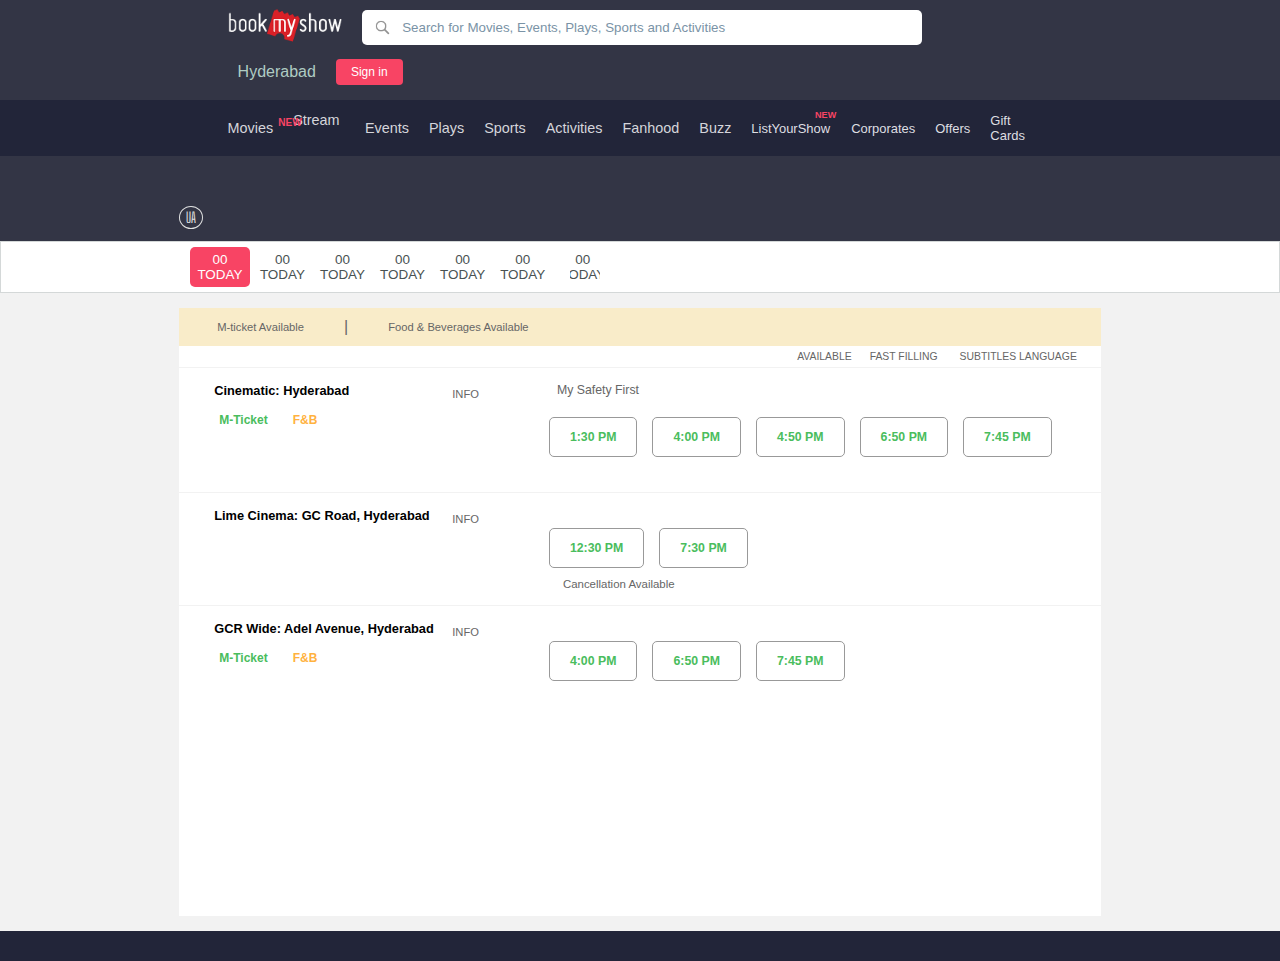
==== movieinfo.html @ 6499f00b "date changes dynamically" ====
<!DOCTYPE html>
<html lang="en">
  <head>
    <meta charset="UTF-8" />
    <title>BookMyShow</title>
    <link rel="stylesheet" href="https://static2.sharepointonline.com/files/fabric/office-ui-fabric-core/11.0.0/css/fabric.min.css" />
    <link rel="preconnect" href="https://fonts.gstatic.com" />
    <link href="https://fonts.googleapis.com/css2?family=Big+Shoulders+Display&display=swap" rel="stylesheet" />
    <link rel="stylesheet" href="style.css" />
  </head>
  <body>
    <div class="navbar-wrapper">
      <div class="navbar">
        <div class="nav-main">
          <a href="./index.html"><img src="./media/logobms.png" alt="logo" class="logo" height="40px" /></a>
          <input type="search" name="searchbar" id="searchbar" placeholder="Search for Movies, Events, Plays, Sports and Activities" />
        </div>
        <div class="nav-items">
          <a href="#">Hyderabad <i class="ms-Icon ms-Icon--CaretSolidDown down"></i></a>
          <a href="#" class="signin-btn">Sign in</a>
          <a href="#" class="hamburger"><i class="ms-Icon ms-Icon--GlobalNavButton"></i></a>
        </div>
      </div>
    </div>
    <div class="banner-wrapper">
      <div class="banner">
        <div class="banner-left">
          <a href="#">Movies</a>
          <a href="#" class="new-item">Stream <span class="sup-new">NEW</span></a>
          <a href="#">Events</a>
          <a href="#">Plays</a>
          <a href="#">Sports</a>
          <a href="#">Activities</a>
          <a href="#">Fanhood</a>
          <a href="#">Buzz</a>
        </div>
        <div class="banner-right">
          <a href="#" class="new-item">ListYourShow<span class="sup-new">NEW</span></a>
          <a href="#">Corporates</a>
          <a href="#">Offers</a>
          <a href="#">Gift Cards</a>
        </div>
      </div>
    </div>
    <div class="movie-infobar-wrapper">
      <div class="movie-infobar">
        <p class="movie-name"><span></span></p>
        <div class="movie-info">
          <span class="ua-cert">UA</span>
          <div class="review">
            <div class="rating">
              <i class="ms-Icon ms-Icon--HeartFill heart-review"></i>
              <span class="percentage"></span>
            </div>
            <span class="votes"></span>
          </div>
          <div class="tags"></div>
          <p class="release-date"></p>
          <p class="duration"><i class="ms-Icon ms-Icon--Timer"></i><span></span></p>
        </div>
      </div>
    </div>
    <div class="show-details-bar-wrapper">
      <div class="show-details-bar">
        <div class="date-selector-wrapper">
          <i class="ms-Icon ms-Icon--ChevronLeft" id="dateprevBtn"></i>
          <div class="date-selector">
            <!-- Radio Buttons -->
            <input type="radio" id="dradio1" name="dradio-btn" value="1" checked />
            <input type="radio" id="dradio2" name="dradio-btn" value="2" />
            <input type="radio" id="dradio3" name="dradio-btn" value="3" />
            <input type="radio" id="dradio4" name="dradio-btn" value="4" />
            <input type="radio" id="dradio5" name="dradio-btn" value="5" />
            <input type="radio" id="dradio6" name="dradio-btn" value="6" />
            <input type="radio" id="dradio7" name="dradio-btn" value="7" />
            <input type="radio" id="dradio8" name="dradio-btn" value="8" />
            <!-- **** -->
            <label for="dradio1" class="date-item di-active">
              <p class="date">00</p>
              <p class="day">TODAY</p>
            </label>
            <label for="dradio2" class="date-item">
              <p class="date">00</p>
              <p class="day">TODAY</p>
            </label>
            <label for="dradio3" class="date-item">
              <p class="date">00</p>
              <p class="day">TODAY</p>
            </label>
            <label for="dradio4" class="date-item">
              <p class="date">00</p>
              <p class="day">TODAY</p>
            </label>
            <label for="dradio5" class="date-item">
              <p class="date">00</p>
              <p class="day">TODAY</p>
            </label>
            <label for="dradio6" class="date-item">
              <p class="date">00</p>
              <p class="day">TODAY</p>
            </label>
            <label for="dradio7" class="date-item">
              <p class="date">00</p>
              <p class="day">TODAY</p>
            </label>
            <label for="dradio8" class="date-item">
              <p class="date">00</p>
              <p class="day">TODAY</p>
            </label>
          </div>
          <i class="ms-Icon ms-Icon--ChevronRight" id="datenextBtn"></i>
        </div>
      </div>
    </div>
    <div class="main-area-wrapper">
      <div class="main-area">
        <div class="info-banner">
          <div class="info-banner-item-list">
            <div class="info-banner-item m-ticket">
              <i class="ms-Icon ms-Icon--CellPhone"></i>
              <p>M-ticket Available</p>
            </div>
            |
            <div class="info-banner-item food">
              <i class="ms-Icon ms-Icon--EatDrink"></i>
              <p>Food & Beverages Available</p>
            </div>
          </div>
          <i class="ms-Icon ms-Icon--ChromeClose" id="closeBanner"></i>
        </div>
        <div class="icon-info-banner">
          <div class="icon-info av">
            <i class="ms-Icon ms-Icon--LocationDot"></i>
            <p>AVAILABLE</p>
          </div>
          <div class="icon-info ff">
            <i class="ms-Icon ms-Icon--LocationDot"></i>
            <p>FAST FILLING</p>
          </div>
          <div class="icon-info subl">
            <i class="ms-Icon ms-Icon--ClosedCaption"></i>
            <p>SUBTITLES LANGUAGE</p>
          </div>
        </div>
        <div class="theatre-list">
          <div class="theatre">
            <i class="ms-Icon ms-Icon--HeartFill"></i>
            <div class="theatre-name-div">
              <p>Cinematic: Hyderabad</p>
              <div class="theatre-icons">
                <div class="theatre-icon-item m-ticket">
                  <i class="ms-Icon ms-Icon--CellPhone"></i>
                  <p>M-Ticket</p>
                </div>
                <div class="theatre-icon-item food">
                  <i class="ms-Icon ms-Icon--EatDrink"></i>
                  <p>F&B</p>
                </div>
              </div>
            </div>
            <div class="thinfo-icon">
              <i class="ms-Icon ms-Icon--ShieldSolid"></i>
              <p>INFO</p>
            </div>
            <div class="theatre-timings-div">
              <div class="thinfo-icon">
                <i class="ms-Icon ms-Icon--ShieldSolid"></i>
                <p>My Safety First</p>
              </div>
              <div class="theatre-timings-list">
                <div class="theatre-timing">1:30 PM</div>
                <div class="theatre-timing">4:00 PM</div>
                <div class="theatre-timing">4:50 PM</div>
                <div class="theatre-timing">6:50 PM</div>
                <div class="theatre-timing">7:45 PM</div>
              </div>
            </div>
          </div>
          <div class="theatre">
            <i class="ms-Icon ms-Icon--HeartFill"></i>
            <div class="theatre-name-div">
              <p>Lime Cinema: GC Road, Hyderabad</p>
              <div class="theatre-icons">
                <div class="theatre-icon-item alert-red">
                  <i class="ms-Icon ms-Icon--AlertSolid"></i>
                </div>
              </div>
            </div>
            <div class="thinfo-icon">
              <i class="ms-Icon ms-Icon--ShieldAlert"></i>
              <p>INFO</p>
            </div>
            <div class="theatre-timings-div">
              <div class="theatre-timings-list">
                <div class="theatre-timing">12:30 PM</div>
                <div class="theatre-timing">7:30 PM</div>
              </div>
              <div class="icon-info cancel">
                <i class="ms-Icon ms-Icon--LocationDot"></i>
                <p>Cancellation Available</p>
              </div>
            </div>
          </div>
          <div class="theatre">
            <i class="ms-Icon ms-Icon--HeartFill"></i>
            <div class="theatre-name-div">
              <p>GCR Wide: Adel Avenue, Hyderabad</p>
              <div class="theatre-icons">
                <div class="theatre-icon-item m-ticket">
                  <i class="ms-Icon ms-Icon--CellPhone"></i>
                  <p>M-Ticket</p>
                </div>
                <div class="theatre-icon-item food">
                  <i class="ms-Icon ms-Icon--EatDrink"></i>
                  <p>F&B</p>
                </div>
              </div>
            </div>
            <div class="thinfo-icon">
              <i class="ms-Icon ms-Icon--ShieldAlert"></i>
              <p>INFO</p>
            </div>
            <div class="theatre-timings-div">
              <div class="theatre-timings-list">
                <div class="theatre-timing">4:00 PM</div>
                <div class="theatre-timing">6:50 PM</div>
                <div class="theatre-timing">7:45 PM</div>
              </div>
            </div>
          </div>
        </div>
      </div>
    </div>
    <div class="footer"></div>
    <script src="./moviedata.js"></script>
    <script src="./movieinfo.js"></script>
  </body>
</html>
---- style.css ----
* {
  margin: 0;
  padding: 0;
  box-sizing: border-box;
  font-family: sans-serif;
}
body {
  cursor: default;
}
a {
  text-decoration: none;
  color: inherit;
}
.navbar-wrapper {
  background-color: #333545;
}
.navbar {
  margin: 0px 17%;
  display: flex;
  align-items: center;
  justify-content: space-between;
  flex-wrap: wrap;
  padding: 5px 10px;
}
.nav-main {
  display: flex;
  align-items: center;
  justify-content: center;
}
#searchbar {
  border-radius: 5px;
  border: none;
  width: 560px;
  padding: 10px 20px 10px 40px;
  background-image: url('./media/search.png');
  background-repeat: no-repeat;
  background-size: 20px;
  background-position: 10px;
  outline: none;
  margin-left: 20px;
}
#searchbar::placeholder {
  color: #7a93a6;
}
.nav-items {
  color: #afccc3;
  display: flex;
  align-items: center;
  margin: 10px 0px;
}
.nav-items a {
  margin: 0px 10px;
}

.signin-btn {
  background-color: #f84464;
  color: #fff;
  padding: 6px 15px;
  border-radius: 4px;
  font-size: 0.75em;
}
.banner-wrapper {
  background-color: #222539;
}
.banner {
  color: #d5d5db;
  margin: 0px 17%;
  padding: 2px 10px;
  font-size: 0.9em;
  display: flex;
  justify-content: space-between;
}
.banner-left {
  display: flex;
  align-items: center;
}
.banner-right {
  display: flex;
  align-items: center;
  color: #dfdfe2;
  font-size: 0.9em;
  font-size: 0.9em;
}
.banner-right a:last-child {
  margin-right: 5px;
}
.banner a {
  margin: 10px 20px 10px 0px;
}
.banner a:hover,
.nav-items a:hover {
  color: #fff;
}
.sup-new {
  font-size: 0.7em;
  font-weight: bold;
  color: #f84464;
  position: relative;
  top: -15px;
  left: -15px;
}
.new-item {
  margin-right: 0px !important;
}
.hamburger {
  font-size: 1.6em;
}
.down {
  font-size: 0.5em;
}
.carousal-wrapper {
  overflow: hidden;
}
.carousal-container {
  padding: 0px 8%;
  width: 65%;
  margin: auto;
  position: relative;
}
.carousal-slide {
  display: flex;
  width: 100%;
  height: 370px;
}
.carousal-slide img {
  margin: 10px 5px;
  margin-top: 0px;
  border-radius: 5px;
  cursor: pointer;
}
#prevBtn,
#nextBtn {
  position: absolute;
  top: 45%;
  z-index: 3;
  cursor: pointer;
  border-radius: 5px;
  color: #fff;
  background-color: #00000079;
  padding: 15px;
}
#prevBtn {
  left: -28%;
  padding-left: 25px;
}
#nextBtn {
  right: -28%;
  padding-right: 25px;
}
.manual-btn-list {
  position: relative;
  top: 350px;
  z-index: 3;
  display: flex;
  justify-content: center;
}
.manual-btn {
  padding: 4px;
  cursor: pointer;
  border-radius: 50%;
  background-color: #ffffff67;
}
.manual-btn:not(:last-child) {
  margin-right: 5px;
}
input[type='radio'] {
  display: none;
}
/* slide Indicator */
#radio1:checked ~ .manual-btn-list > .bt1,
#radio2:checked ~ .manual-btn-list > .bt2,
#radio3:checked ~ .manual-btn-list > .bt3,
#radio4:checked ~ .manual-btn-list > .bt4,
#radio5:checked ~ .manual-btn-list > .bt5 {
  background-color: #ffffff;
}
.movie-wrapper {
  background-color: #f2f2f2;
  padding: 0px 5px;
  padding-bottom: 100px;
}
.m-heading {
  margin: 0px 17%;
  padding-top: 75px;
  display: flex;
  align-items: baseline;
  justify-content: space-between;
  color: #354141;
}
.m-link {
  cursor: pointer;
  font-size: 0.8em;
  color: #f84464;
}
.small-chev {
  font-size: 0.5em;
}
.movie-list-wrapper {
  margin: 0px 16%;
  position: relative;
  overflow: hidden;
  padding-left: 20px;
}
.movie-list {
  display: flex;
  transition: 1s ease-in-out;
}
.movie-list-item {
  margin-top: 10px;
  cursor: pointer;
}
.movie-list-item:not(:last-child) {
  margin-right: 25px;
}
.movie-list-item img {
  width: 230px;
  border-radius: 10px;
}
.movie-list-item h4 {
  padding: 10px 2px;
  color: #2a3030;
}
.movie-list-item p {
  padding: 2px;
  font-size: 1em;
  color: #495252;
}
#mprevBtn,
#mnextBtn {
  background-color: #666;
  color: #fff;
  cursor: pointer;
  position: absolute;
  padding: 12px;
  font-size: 1.1em;
  border-radius: 50%;
  height: 40px;
  z-index: 2;
  top: 170px;
}
#mprevBtn {
  left: 0px;
}
#mnextBtn {
  right: 0px;
}
.hide {
  display: none;
}
.wrap {
  flex-wrap: wrap;
}
.movie-infobar-wrapper {
  background-color: #333545;
  color: #f4f7f7;
}
.movie-infobar {
  margin: 0px 14%;
  padding: 30px 0px 12px 0px;
}
.movie-name {
  font-size: 2.25em;
  padding: 12px 0px 8px 0px;
}
.movie-name span:hover {
  text-decoration: underline;
}
.ua-cert {
  color: #e1e2e2;
  font-family: 'Big Shoulders Display', cursive;
  border: 1px solid #e1e2e2;
  border-radius: 50%;
  padding: 2px 6px;
  font-size: 0.9em;
  margin-right: 15px;
}
.heart-review {
  color: #d43333;
  margin-right: 6px;
  font-size: 1.1em;
}
.percentage {
  font-size: 1.1em;
}
.movie-info {
  display: flex;
  align-items: flex-start;
}
.review {
  display: flex;
  flex-direction: column;
  justify-content: center;
  align-items: center;
  margin-right: 15px;
}
.votes {
  font-size: 0.65em;
  margin: 5px 0px;
}
.rating {
  display: flex;
  align-items: flex-end;
}
.tags {
  display: flex;
}
.day {
  text-transform: uppercase;
}
.keyword {
  padding: 2px 8px;
  color: #abb4b4;
  border: 1px solid #abb4b4;
  border-radius: 20px;
  font-size: 0.5em;
  margin-right: 14px;
  text-transform: uppercase;
}
.release-date {
  font-size: 0.75em;
  margin-right: 10px;
  padding: 4px 0px;
}
.duration i {
  padding: 0px 5px;
}
.duration {
  display: flex;
  align-items: center;
  font-size: 0.75em;
  padding: 4px 0px;
}
.show-details-bar-wrapper {
  border: 1px solid #d4d8d8;
}
.show-details-bar {
  margin: 0px 14%;
}
.date-selector-wrapper {
  color: #495252;
  display: flex;
  align-items: center;
  justify-content: flex-start;
  font-size: 1.4em;
  margin: 5px 0px;
  overflow: hidden;
  width: 420px;
}
#dateprevBtn,
#datenextBtn {
  padding: 12px 10px;
  margin-left: -10px;
  color: #878d8d;
  font-weight: bold;
  cursor: pointer;
  font-size: 0.8em;
  z-index: 2;
  background-color: #fff;
}
#dateprevBtn:hover,
#datenextBtn:hover {
  color: #545757;
}
.date-selector {
  display: flex;
  width: 370px;
  transition: all 0.5s ease-out;
}
.date-item {
  display: flex;
  flex-direction: column;
  align-items: center;
  font-size: 0.6em;
  border-radius: 5px;
  padding: 5px;
  width: 60px;
  cursor: pointer;
  margin-right: 5px;
  user-select: none;
}
.date-item:hover {
  color: #f84464;
}
.di-active {
  color: #fff;
  background-color: #f84464;
  min-width: 60px;
}
.di-active:hover {
  color: #fff;
}
.main-area-wrapper {
  background-color: #f2f2f2;
  padding: 15px 0px;
}
.main-area {
  background-color: #fff;
  margin: 0px 14%;
  padding-bottom: 200px;
}
.info-banner {
  background-color: #f9ecc9;
  padding: 10px 30px;
  color: #666;
  display: flex;
  align-items: center;
  justify-content: space-between;
}
.info-banner-item-list {
  display: flex;
  align-items: center;
  justify-content: space-between;
  width: 38%;
}
.info-banner-item {
  display: flex;
  align-items: center;
}
.info-banner-item p {
  font-size: 0.7em;
  padding: 0px 8px;
  color: #666;
}
.info-banner-item i {
  font-size: 1.1em;
}
.m-ticket {
  color: #4abd5d;
}
.food {
  color: #ffb23f;
}
#closeBanner {
  font-size: 0.8em;
}
#closeBanner:hover {
  color: #000;
}
.icon-info-banner {
  display: flex;
  align-items: center;
  justify-content: flex-end;
  padding: 5px 20px;
  color: #666;
}
.icon-info {
  display: flex;
  align-items: center;
  font-size: 1.3em;
  margin-left: 10px;
}
.icon-info p {
  font-size: 0.5em;
  padding: 0px 4px;
}
.av i {
  color: #4abd5d;
}
.ff i {
  color: #ff6600;
}
.subl i {
  color: #4abd5d;
  padding: 0px 2px;
}
.theatre {
  border-top: 1px solid #f2f2f2;
  padding: 15px 20px;
  display: flex;
  align-items: flex-start;
}
.theatre > i {
  color: #6666666c;
  margin-right: 15px;
  cursor: pointer;
}
.theatre > i:hover {
  color: #d43333;
}
.theatre-name-div {
  display: flex;
  flex-direction: column;
  align-items: flex-start;
  margin-right: 10px;
  width: 220px;
}
.theatre-name-div > p {
  font-size: 0.8em;
  font-weight: bold;
  cursor: pointer;
}
.theatre-name-div > p:hover {
  text-decoration: underline;
}
.theatre-icon-item p {
  font-size: 0.75em;
  font-weight: 600;
  margin: 0px 5px;
}
.theatre-icon-item {
  display: flex;
  align-items: center;
  margin: 15px 0px;
}
.theatre-icons {
  display: flex;
}
.theatre-icons > .m-ticket {
  margin-right: 15px;
}
.thinfo-icon {
  display: flex;
  font-size: 0.7em;
  color: #666;
  cursor: pointer;
  margin-right: 70px;
  margin-top: 5px;
}
.thinfo-icon i {
  color: #3bb1f2;
  margin: 0px 4px;
}
.theatre-timings-div {
  font-size: 1.1em;
}
.theatre-timings-list {
  display: flex;
  margin: 20px 0px;
}
.theatre-timings-div > .thinfo-icon {
  margin-top: 0px;
  cursor: default;
}
.theatre-timing {
  font-size: 0.7em;
  color: #4abd5d;
  font-weight: bold;
  padding: 12px 20px;
  margin-right: 15px;
  border-radius: 5px;
  border: 1px solid #999;
  cursor: pointer;
}
.theatre-timing:hover {
  color: #fff;
  background-color: #4abd5d;
  border-color: #fff;
}
.alert-red {
  color: #fc5d5d;
}
.cancel i {
  color: #ffc610;
}
.cancel p {
  color: #666;
}
.cancel {
  margin-top: -10px;
}
.footer {
  height: 30px;
  background-color: #222539;
}
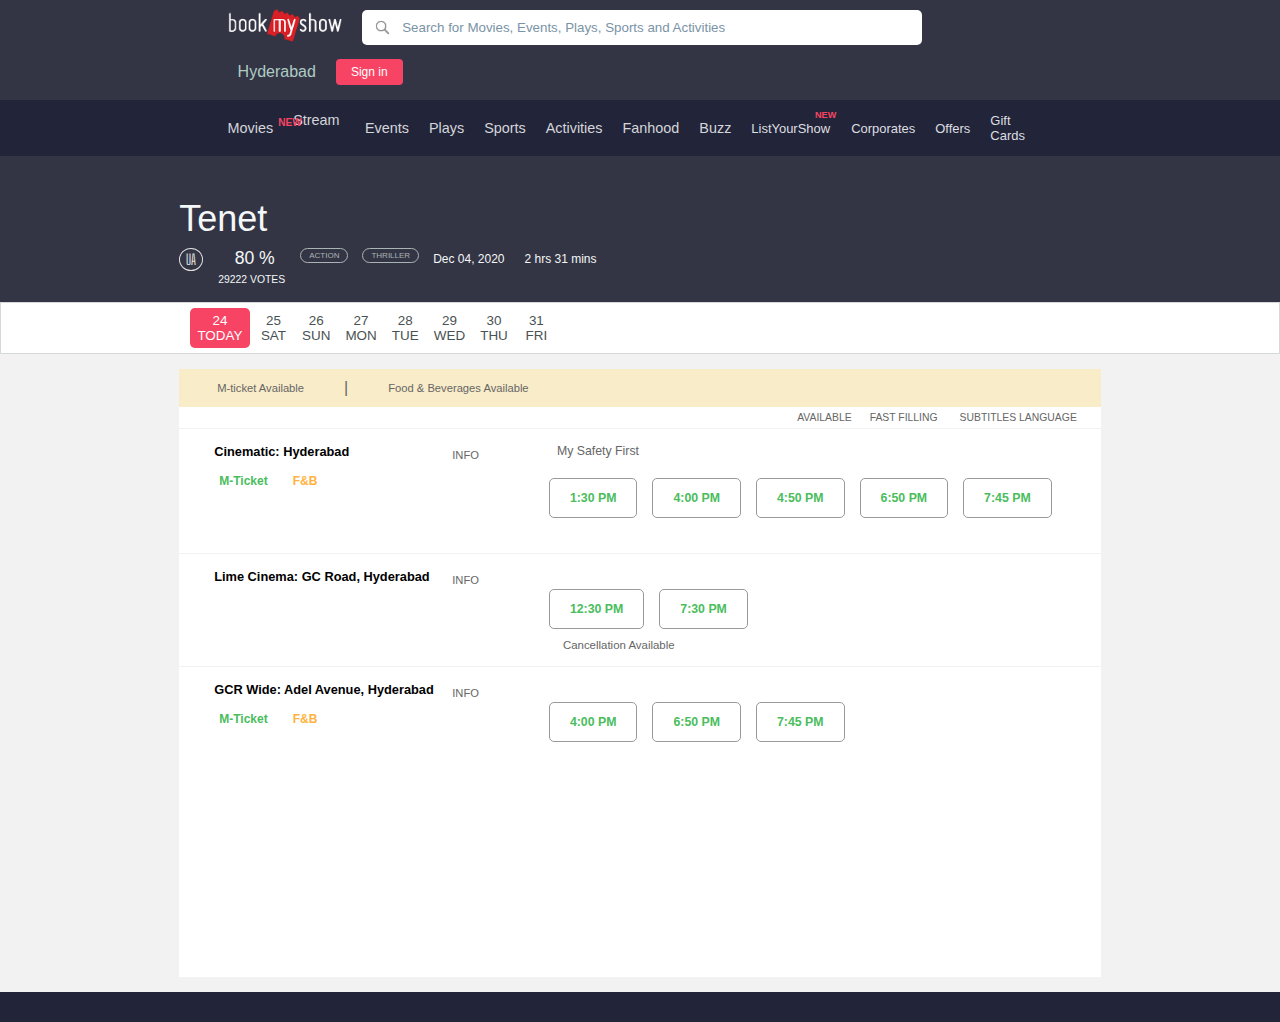
==== commit 1a45633d: "modules" ====
--- a/movieinfo.html
+++ b/movieinfo.html
@@ -43,14 +43,14 @@
       </div>
     </div>
     <div class="movie-infobar-wrapper">
-      <div class="movie-infobar">
+      <!--DEMO FOR CSS <div class="movie-infobar">
         <p class="movie-name"><span></span></p>
         <div class="movie-info">
           <span class="ua-cert">UA</span>
           <div class="review">
             <div class="rating">
               <i class="ms-Icon ms-Icon--HeartFill heart-review"></i>
-              <span class="percentage"></span>
+              <span class="likes"></span>
             </div>
             <span class="votes"></span>
           </div>
@@ -58,7 +58,7 @@
           <p class="release-date"></p>
           <p class="duration"><i class="ms-Icon ms-Icon--Timer"></i><span></span></p>
         </div>
-      </div>
+      </div> -->
     </div>
     <div class="show-details-bar-wrapper">
       <div class="show-details-bar">
@@ -168,11 +168,11 @@
                 <p>My Safety First</p>
               </div>
               <div class="theatre-timings-list">
-                <div class="theatre-timing">1:30 PM</div>
-                <div class="theatre-timing">4:00 PM</div>
-                <div class="theatre-timing">4:50 PM</div>
-                <div class="theatre-timing">6:50 PM</div>
-                <div class="theatre-timing">7:45 PM</div>
+                <div class="theatre1-timing">1:30 PM</div>
+                <div class="theatre1-timing">4:00 PM</div>
+                <div class="theatre1-timing">4:50 PM</div>
+                <div class="theatre1-timing">6:50 PM</div>
+                <div class="theatre1-timing">7:45 PM</div>
               </div>
             </div>
           </div>
@@ -192,8 +192,8 @@
             </div>
             <div class="theatre-timings-div">
               <div class="theatre-timings-list">
-                <div class="theatre-timing">12:30 PM</div>
-                <div class="theatre-timing">7:30 PM</div>
+                <div class="theatre2-timing">12:30 PM</div>
+                <div class="theatre2-timing">7:30 PM</div>
               </div>
               <div class="icon-info cancel">
                 <i class="ms-Icon ms-Icon--LocationDot"></i>
@@ -222,9 +222,9 @@
             </div>
             <div class="theatre-timings-div">
               <div class="theatre-timings-list">
-                <div class="theatre-timing">4:00 PM</div>
-                <div class="theatre-timing">6:50 PM</div>
-                <div class="theatre-timing">7:45 PM</div>
+                <div class="theatre3-timing">4:00 PM</div>
+                <div class="theatre3-timing">6:50 PM</div>
+                <div class="theatre3-timing">7:45 PM</div>
               </div>
             </div>
           </div>
@@ -232,7 +232,8 @@
       </div>
     </div>
     <div class="footer"></div>
-    <script src="./moviedata.js"></script>
+    <script src="./server.js"></script>
+    <script src="./dataprovider.js"></script>
     <script src="./movieinfo.js"></script>
   </body>
 </html>
--- a/style.css
+++ b/style.css
@@ -112,21 +112,28 @@
   overflow: hidden;
 }
 .carousal-container {
-  padding: 0px 8%;
-  width: 65%;
-  margin: auto;
+  /* padding: 0px 8%; */
+  /* width: 65%; */
+  /* margin: auto; */
   position: relative;
+  display: flex;
+  align-items: center;
+  justify-content: center;
+  width: 100%;
 }
 .carousal-slide {
   display: flex;
-  width: 100%;
   height: 370px;
+  width: 6650px;
+  /*Initializing carousal start position */
+  margin-left: 3800px;
+  transition: all 1s ease-in-out;
 }
 .carousal-slide img {
-  margin: 10px 5px;
-  margin-top: 0px;
+  margin: 10px 5px 10px 5px;
   border-radius: 5px;
-  cursor: pointer;
+  width: 940px;
+  height: 350px;
 }
 #prevBtn,
 #nextBtn {
@@ -140,19 +147,20 @@
   padding: 15px;
 }
 #prevBtn {
-  left: -28%;
+  left: -12px;
   padding-left: 25px;
 }
 #nextBtn {
-  right: -28%;
+  right: -12px;
   padding-right: 25px;
 }
 .manual-btn-list {
-  position: relative;
-  top: 350px;
+  position: absolute;
+  top: 325px;
   z-index: 3;
   display: flex;
   justify-content: center;
+  padding: 15px;
 }
 .manual-btn {
   padding: 4px;
@@ -264,6 +272,7 @@
 }
 .movie-name span:hover {
   text-decoration: underline;
+  cursor: pointer;
 }
 .ua-cert {
   color: #e1e2e2;
@@ -279,7 +288,7 @@
   margin-right: 6px;
   font-size: 1.1em;
 }
-.percentage {
+.likes {
   font-size: 1.1em;
 }
 .movie-info {
@@ -531,7 +540,9 @@
   margin-top: 0px;
   cursor: default;
 }
-.theatre-timing {
+.theatre1-timing,
+.theatre2-timing,
+.theatre3-timing {
   font-size: 0.7em;
   color: #4abd5d;
   font-weight: bold;
@@ -541,7 +552,9 @@
   border: 1px solid #999;
   cursor: pointer;
 }
-.theatre-timing:hover {
+.theatre1-timing:hover,
+.theatre2-timing:hover,
+.theatre3-timing:hover {
   color: #fff;
   background-color: #4abd5d;
   border-color: #fff;
@@ -562,3 +575,92 @@
   height: 30px;
   background-color: #222539;
 }
+/* ********************************************************************** */
+.seat-modal {
+  display: none; /* Hidden by default */
+  position: fixed; /* Stay in place */
+  z-index: 1;
+  left: 0;
+  top: 0;
+  width: 100%; /* Full width */
+  height: 100%; /* Full height */
+  overflow: auto; /* Enable scroll if needed */
+  background-color: #000000e6;
+}
+
+.seat-modal-content {
+  background-color: #fefefe;
+  position: absolute;
+  top: 50%;
+  left: 50%;
+  transform: translate(-50%, -50%);
+  border-radius: 5px;
+  padding: 20px;
+  width: 515px; /* Could be more or less, depending on screen size */
+  display: flex;
+  flex-direction: column;
+  align-items: center;
+}
+.seat-modal-content p {
+  text-align: center;
+  margin: 5px;
+}
+.seat-modal-content img {
+  margin: 50px 0px 20px 0px;
+}
+.seat-image {
+  height: 150px;
+  display: flex;
+  align-items: flex-end;
+  justify-content: center;
+}
+.seat-no-list {
+  display: flex;
+  justify-content: center;
+  border-bottom: 1px solid #eef;
+  padding: 20px;
+}
+.seat-no-list-item {
+  display: flex;
+  align-items: center;
+  justify-content: center;
+  font-size: 0.9em;
+  margin: 8px;
+  padding: 5px;
+  width: 30px;
+  height: 30px;
+  color: #333;
+  border-radius: 50%;
+  transition: all 0.4s ease-in-out;
+}
+.seat-no-list-item:hover {
+  background-color: #f84464;
+  color: #fff;
+}
+.sn-active {
+  background-color: #f84464;
+  color: #fff;
+}
+.seat-price-details {
+  margin: 20px 0px 5px 0px;
+}
+.seat-class {
+  color: #666;
+  font-size: 0.75em;
+}
+.seat-cost {
+  color: #333;
+  font-weight: bold;
+  font-size: 0.75em;
+}
+.seat-avail {
+  color: #4abd5d;
+  font-weight: bold;
+  font-size: 0.7em;
+}
+.select-seat-btn {
+  background-color: #f84464;
+  color: #fff;
+  padding: 11px 180px;
+  border-radius: 10px;
+}
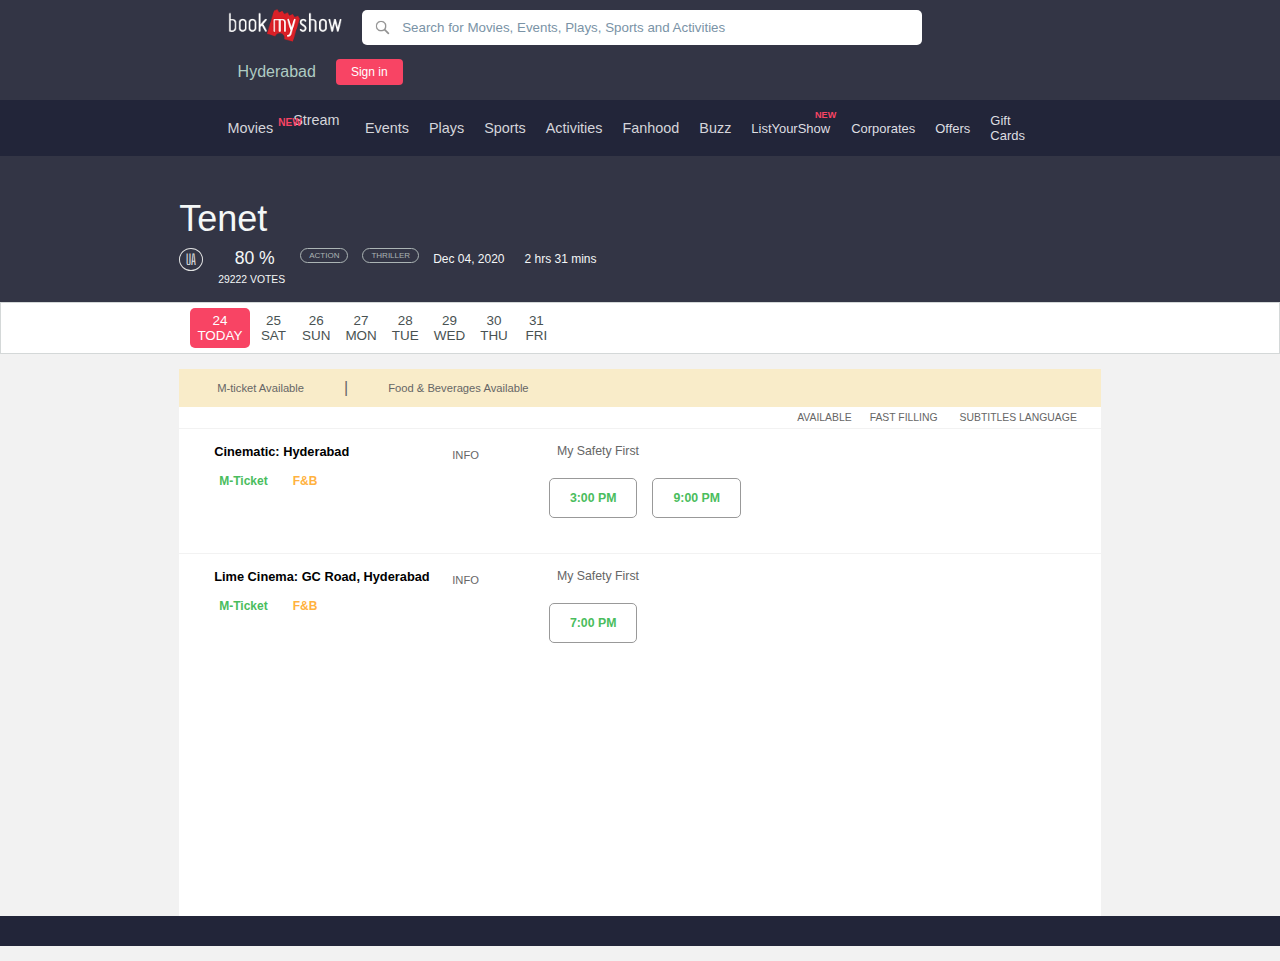
==== commit aecb2eee: "..." ====
--- a/movieinfo.html
+++ b/movieinfo.html
@@ -143,7 +143,7 @@
           </div>
         </div>
         <div class="theatre-list">
-          <div class="theatre">
+          <!--DEMO FOR CSS <div class="theatre">
             <i class="ms-Icon ms-Icon--HeartFill"></i>
             <div class="theatre-name-div">
               <p>Cinematic: Hyderabad</p>
@@ -175,60 +175,7 @@
                 <div class="theatre1-timing">7:45 PM</div>
               </div>
             </div>
-          </div>
-          <div class="theatre">
-            <i class="ms-Icon ms-Icon--HeartFill"></i>
-            <div class="theatre-name-div">
-              <p>Lime Cinema: GC Road, Hyderabad</p>
-              <div class="theatre-icons">
-                <div class="theatre-icon-item alert-red">
-                  <i class="ms-Icon ms-Icon--AlertSolid"></i>
-                </div>
-              </div>
-            </div>
-            <div class="thinfo-icon">
-              <i class="ms-Icon ms-Icon--ShieldAlert"></i>
-              <p>INFO</p>
-            </div>
-            <div class="theatre-timings-div">
-              <div class="theatre-timings-list">
-                <div class="theatre2-timing">12:30 PM</div>
-                <div class="theatre2-timing">7:30 PM</div>
-              </div>
-              <div class="icon-info cancel">
-                <i class="ms-Icon ms-Icon--LocationDot"></i>
-                <p>Cancellation Available</p>
-              </div>
-            </div>
-          </div>
-          <div class="theatre">
-            <i class="ms-Icon ms-Icon--HeartFill"></i>
-            <div class="theatre-name-div">
-              <p>GCR Wide: Adel Avenue, Hyderabad</p>
-              <div class="theatre-icons">
-                <div class="theatre-icon-item m-ticket">
-                  <i class="ms-Icon ms-Icon--CellPhone"></i>
-                  <p>M-Ticket</p>
-                </div>
-                <div class="theatre-icon-item food">
-                  <i class="ms-Icon ms-Icon--EatDrink"></i>
-                  <p>F&B</p>
-                </div>
-              </div>
-            </div>
-            <div class="thinfo-icon">
-              <i class="ms-Icon ms-Icon--ShieldAlert"></i>
-              <p>INFO</p>
-            </div>
-            <div class="theatre-timings-div">
-              <div class="theatre-timings-list">
-                <div class="theatre3-timing">4:00 PM</div>
-                <div class="theatre3-timing">6:50 PM</div>
-                <div class="theatre3-timing">7:45 PM</div>
-              </div>
-            </div>
-          </div>
-        </div>
+          </div> -->
       </div>
     </div>
     <div class="footer"></div>
--- a/style.css
+++ b/style.css
@@ -540,9 +540,7 @@
   margin-top: 0px;
   cursor: default;
 }
-.theatre1-timing,
-.theatre2-timing,
-.theatre3-timing {
+.theatre-timing {
   font-size: 0.7em;
   color: #4abd5d;
   font-weight: bold;
@@ -552,9 +550,7 @@
   border: 1px solid #999;
   cursor: pointer;
 }
-.theatre1-timing:hover,
-.theatre2-timing:hover,
-.theatre3-timing:hover {
+.theatre-timing:hover {
   color: #fff;
   background-color: #4abd5d;
   border-color: #fff;
@@ -664,3 +660,10 @@
   padding: 11px 180px;
   border-radius: 10px;
 }
+.theatre-list {
+  min-height: 32vh;
+}
+.no-shows {
+  text-align: center;
+  padding: 50px;
+}
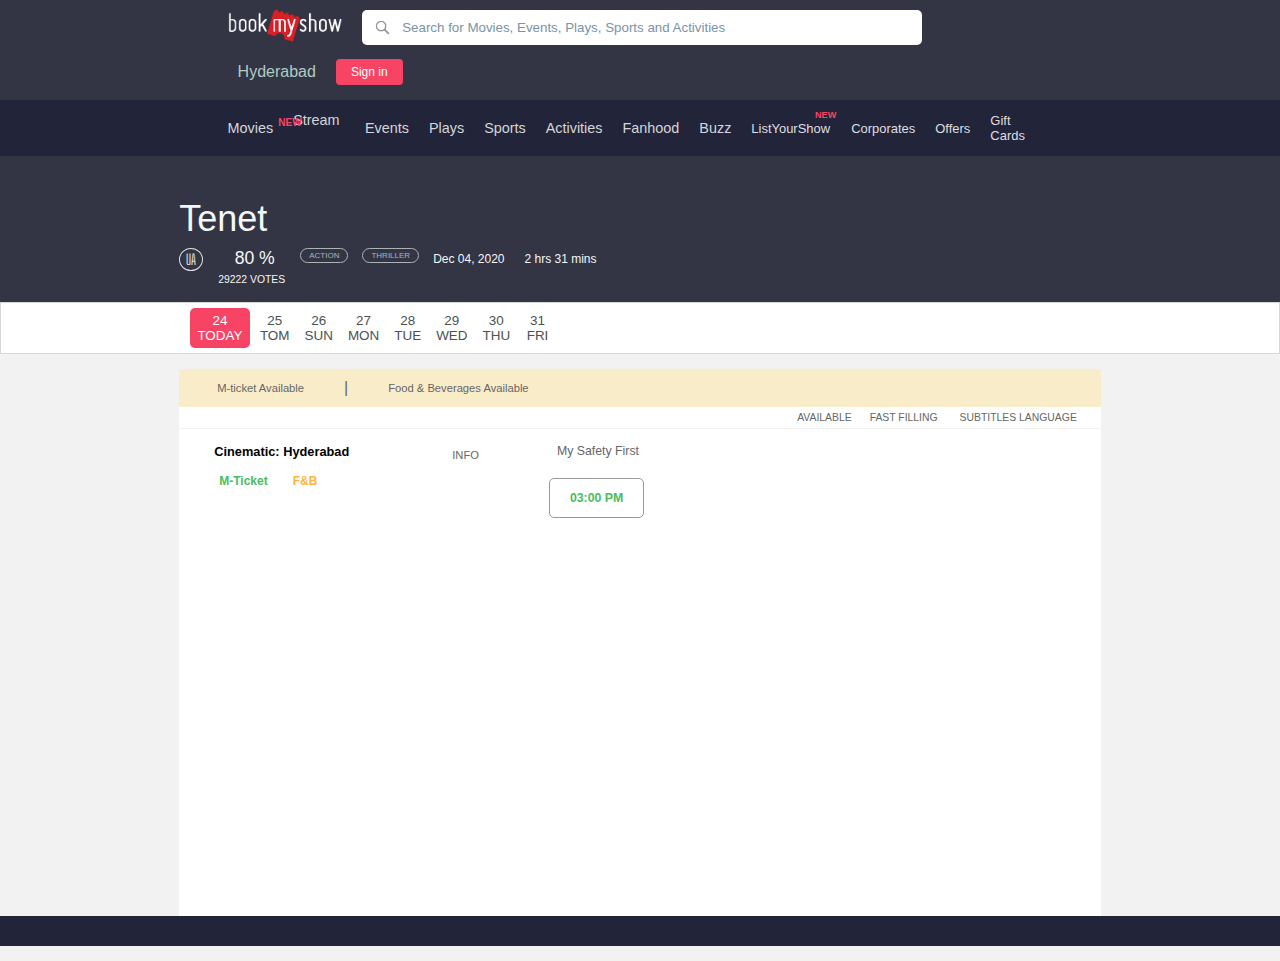
==== commit 4f749fbb: "a" ====
--- a/movieinfo.html
+++ b/movieinfo.html
@@ -179,7 +179,7 @@
       </div>
     </div>
     <div class="footer"></div>
-    <script src="./server.js"></script>
+    <script src="./dataserver.js"></script>
     <script src="./dataprovider.js"></script>
     <script src="./movieinfo.js"></script>
   </body>
--- a/style.css
+++ b/style.css
@@ -134,6 +134,7 @@
   border-radius: 5px;
   width: 940px;
   height: 350px;
+  cursor: pointer;
 }
 #prevBtn,
 #nextBtn {
@@ -667,3 +668,167 @@
   text-align: center;
   padding: 50px;
 }
+/* ************************************************ */
+
+.ticket-details {
+  background-color: #1f2533;
+  padding: 15px;
+  color: #f1ffdf;
+  display: flex;
+  font-size: 0.8em;
+  justify-content: space-between;
+  align-items: center;
+}
+.ticket-details-left,
+.ticket-details-right {
+  display: flex;
+  margin-right: 20px;
+}
+
+.ticket-show-details {
+  padding: 0px 10px;
+}
+.ticket-theatre-name {
+  margin-top: 8px;
+  color: #cdcecb;
+}
+.no-of-tickets {
+  font-size: 0.9em;
+  margin-right: 50px;
+}
+.no-of-tickets i {
+  padding: 4px;
+}
+.ticket-back {
+  font-size: 1.5em;
+  cursor: pointer;
+  height: 100%;
+}
+.ticket-close {
+  padding: 5px;
+  font-size: 0.8em;
+  color: #cdcecb;
+}
+.ticket-timings {
+  background-color: #e3e6e6;
+  color: #666;
+  font-size: 0.9em;
+  padding: 5px 50px;
+}
+.gray {
+  background-color: #f2f2f2;
+}
+.seat-grid-area {
+  background-color: #fafafa;
+  padding: 60px;
+  user-select: none;
+}
+.seat-grid {
+  width: 600px;
+  margin: auto;
+  padding-right: 70px;
+  display: flex;
+  flex-direction: column;
+}
+.seat-class-head {
+  width: 600px;
+  margin: auto;
+  font-size: 0.75em;
+  color: #999;
+  padding: 5px;
+  border-bottom: 1px solid #f2f2f2;
+}
+.seat-row {
+  margin: 10px;
+  display: flex;
+  /* justify-content: space-between; */
+}
+.seat-row-head {
+  color: #999;
+  margin-right: 150px;
+}
+.seat-column-list {
+  margin: auto;
+  display: flex;
+}
+.seat-column {
+  width: 20px;
+  height: 20px;
+  font-size: 0.7em;
+  display: flex;
+  justify-content: center;
+  align-items: center;
+  margin: 0px 4px;
+  color: #1ea83c;
+  border: 1px solid #1ea83c;
+  border-radius: 2px;
+}
+.seat-spacer {
+  width: 60px;
+}
+.seat-column:hover,
+.seat-selected,
+.seat-selected-example {
+  cursor: pointer;
+  background-color: #1ea83c;
+  color: #fff;
+}
+.seat-disabled,
+.seat-disabled:hover {
+  background-color: rgb(221, 220, 220);
+  border: none;
+  cursor: default;
+  color: #fff;
+}
+.theatre-screen {
+  font-size: 0.7em;
+  margin-top: 50px;
+  text-align: center;
+  padding-left: 80px;
+}
+.screen {
+  font-size: 0.7em;
+  margin: 10px auto;
+  padding: 1px;
+  border-radius: 4px;
+  width: 300px;
+  color: #6cabf3;
+  border: 1px solid #6cabf3;
+  background-color: #87b6ec70;
+}
+.seat-availibility {
+  color: #333;
+  width: 100%;
+  font-size: 0.8em;
+  position: fixed;
+  bottom: 0px;
+  display: flex;
+  justify-content: center;
+  align-items: center;
+  background-color: #fafafa;
+  padding: 5px;
+}
+.seat-availibility-item {
+  display: flex;
+  align-items: center;
+  margin-right: 20px;
+}
+.seat-availibility-item p {
+  margin: 0px 5px;
+}
+.seat-confirm {
+  display: none;
+  width: 100%;
+  position: fixed;
+  bottom: 0px;
+  background-color: #fafafa;
+  padding: 20px;
+  text-align: center;
+  box-shadow: 2px 2px 8px 2px #7e7e7e;
+}
+.seat-confirm-btn {
+  background-color: #f84464;
+  color: #fff;
+  padding: 11px 220px;
+  border-radius: 10px;
+}
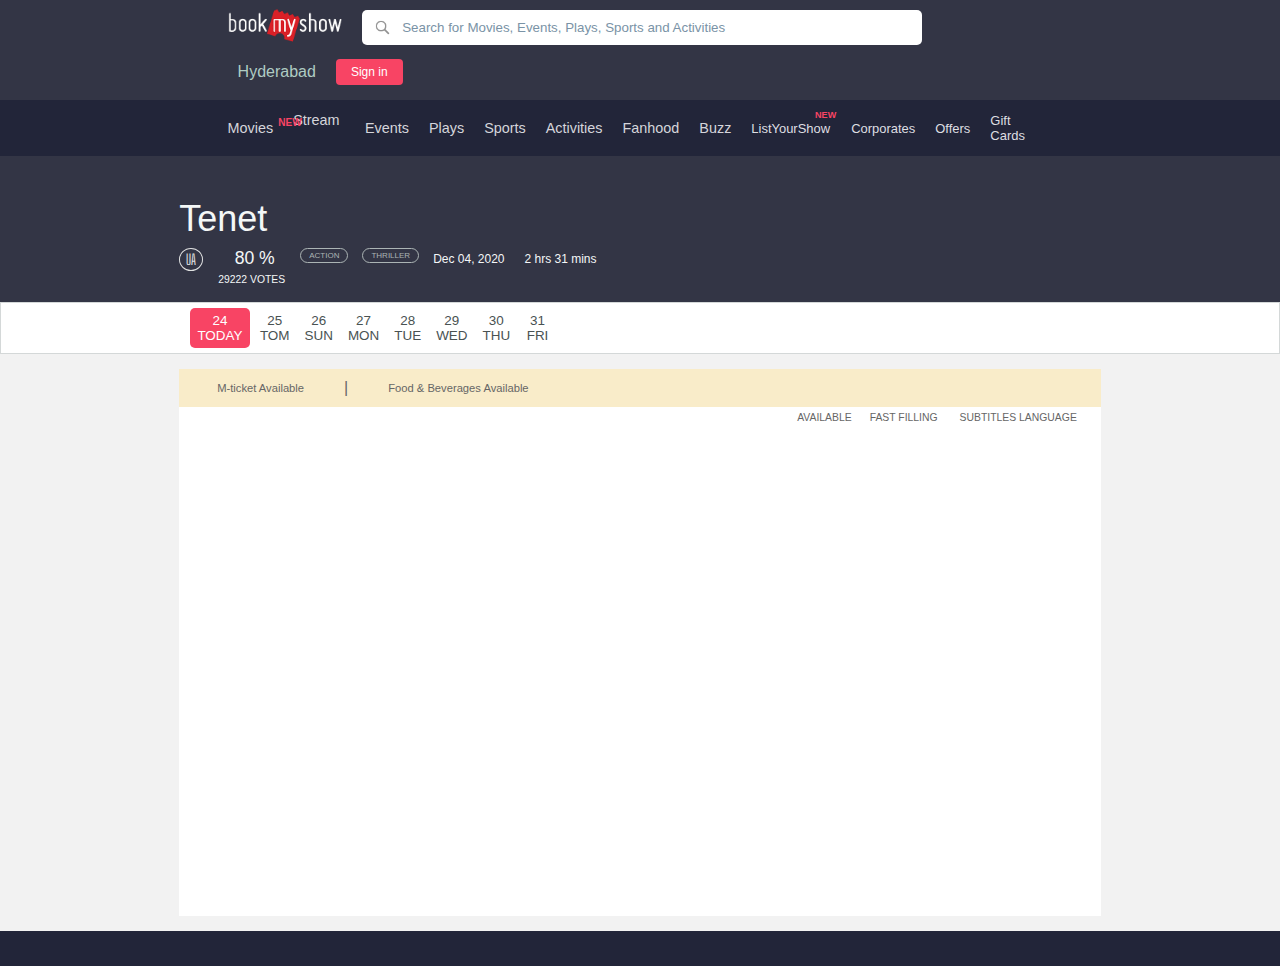
==== commit 283e2d5d: "." ====
--- a/movieinfo.html
+++ b/movieinfo.html
@@ -176,6 +176,7 @@
               </div>
             </div>
           </div> -->
+        </div>
       </div>
     </div>
     <div class="footer"></div>
--- a/style.css
+++ b/style.css
@@ -569,7 +569,7 @@
   margin-top: -10px;
 }
 .footer {
-  height: 30px;
+  height: 35px;
   background-color: #222539;
 }
 /* ********************************************************************** */
@@ -638,6 +638,11 @@
   background-color: #f84464;
   color: #fff;
 }
+.sn-disabled,
+.sn-disabled:hover {
+  background-color: #eee;
+  color: #fff;
+}
 .seat-price-details {
   margin: 20px 0px 5px 0px;
 }
@@ -832,3 +837,87 @@
   padding: 11px 220px;
   border-radius: 10px;
 }
+
+.ticket-wrapper {
+  width: 60%;
+  overflow: hidden;
+  position: relative;
+  margin: 100px auto;
+  padding: 0px 40px;
+  background-color: #fff;
+  border-radius: 2px;
+  display: flex;
+  flex-direction: column;
+}
+
+.ticket-wrapper .head {
+  color: #ce041f;
+  font-size: 0.9em;
+  letter-spacing: 5px;
+  font-weight: normal;
+  margin: 40px 0px 10px 0px;
+}
+.ticket-wrapper .show-details {
+  display: flex;
+  justify-content: space-evenly;
+  margin: 20px;
+  padding: 4px;
+  font-size: 0.9em;
+  background-color: #f84464;
+  color: #fff;
+  border-radius: 2px;
+}
+.ticket-wrapper .seat-details {
+  margin: 5px 20px;
+  display: flex;
+  justify-content: space-between;
+}
+
+.seats-list {
+  font-size: 0.9em;
+}
+.screen-details {
+  color: #999;
+  font-size: 0.8em;
+  margin-bottom: 40px;
+  margin-left: 25px;
+}
+.total-amount-details {
+  display: flex;
+  justify-content: space-between;
+  background-color: #fffcdc;
+  padding: 20px 40px;
+  margin: 0px -40px;
+}
+
+.total-amount-text {
+  font-size: 0.9em;
+}
+.colourbar {
+  background-color: #f84464;
+  height: 40px;
+  margin: 0px -40px;
+  display: flex;
+  justify-content: center;
+  align-items: center;
+}
+.colourbar img {
+  height: 40px;
+  background-color: #a89797;
+  padding: 0px 10px;
+}
+.circle-left,
+.circle-right {
+  background-color: #f2f2f2;
+  height: 100px;
+  width: 100px;
+  border-radius: 50%;
+  position: absolute;
+  top: 35%;
+}
+.circle-left {
+  left: -70px;
+}
+.circle-right {
+  right: -70px;
+}
